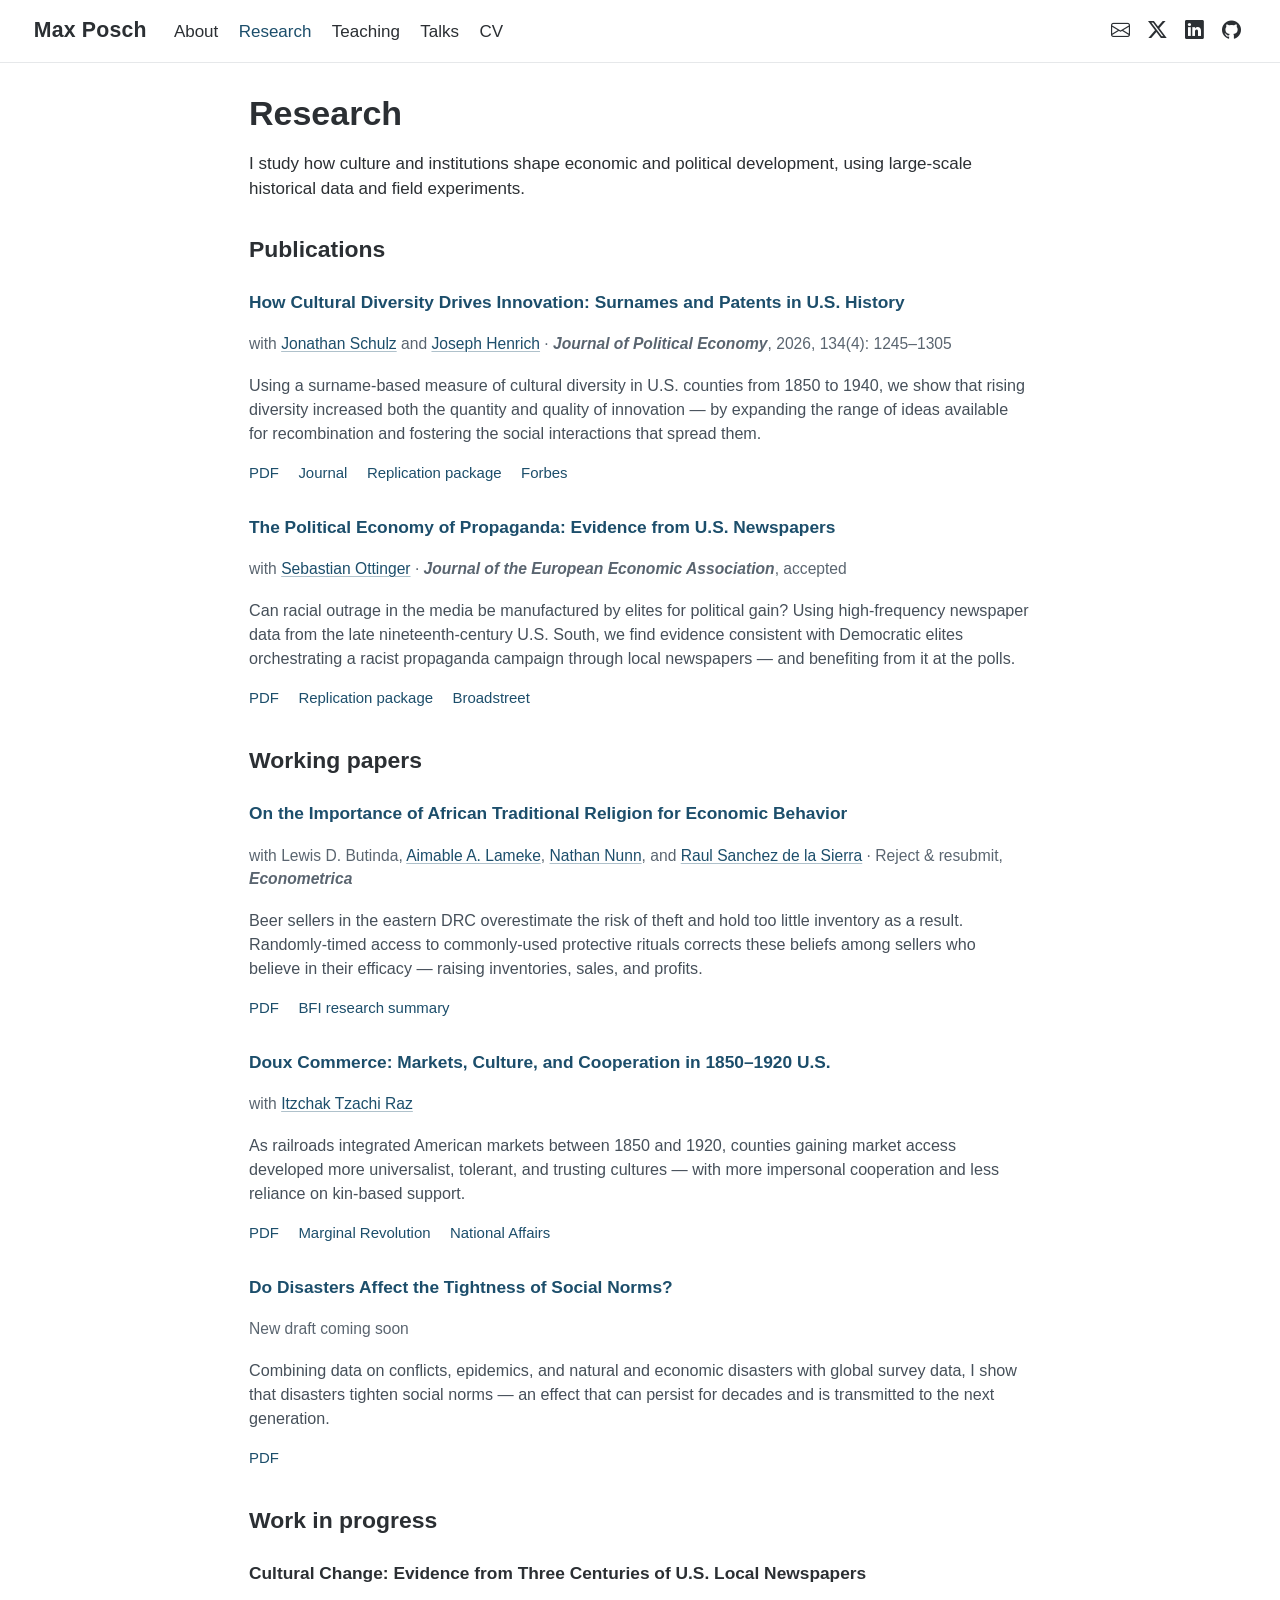
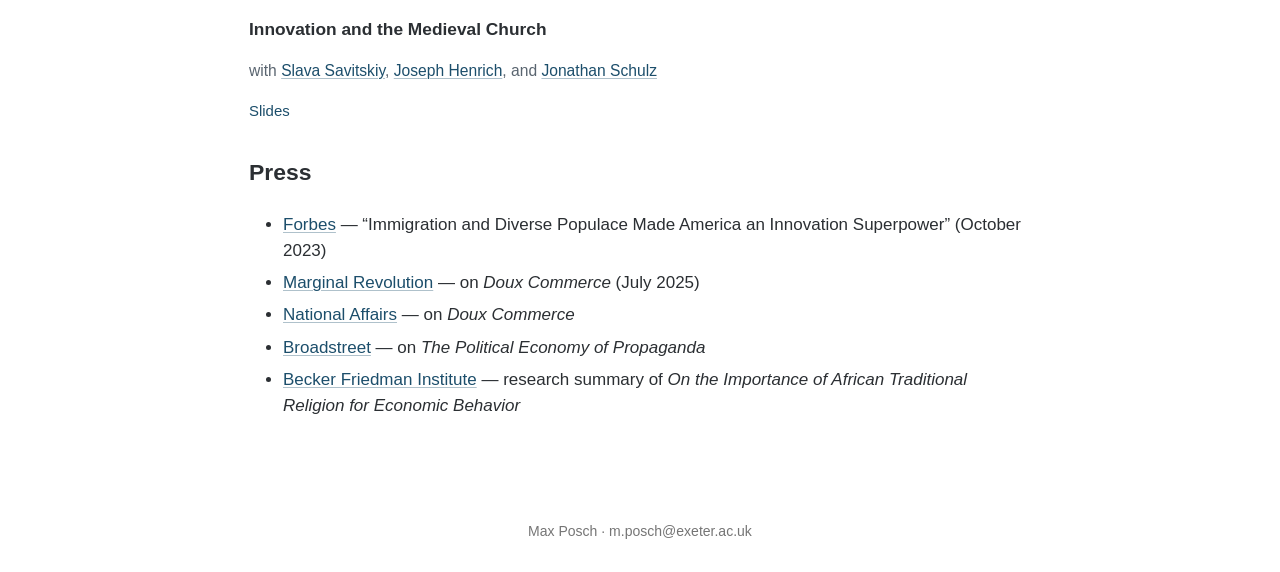
==== docs/research.html @ d7414bfb "Layout: wider grid, date-led news rows; talks: ASREC + months for 2022-24 Widen body to 1000px, reba" ====
<!DOCTYPE html>
<html xmlns="http://www.w3.org/1999/xhtml" lang="en" xml:lang="en"><head>

<meta charset="utf-8">
<meta name="generator" content="quarto-1.8.25">

<meta name="viewport" content="width=device-width, initial-scale=1.0, user-scalable=yes">


<title>Research – Max Posch</title>
<style>
code{white-space: pre-wrap;}
span.smallcaps{font-variant: small-caps;}
div.columns{display: flex; gap: min(4vw, 1.5em);}
div.column{flex: auto; overflow-x: auto;}
div.hanging-indent{margin-left: 1.5em; text-indent: -1.5em;}
ul.task-list{list-style: none;}
ul.task-list li input[type="checkbox"] {
  width: 0.8em;
  margin: 0 0.8em 0.2em -1em; /* quarto-specific, see https://github.com/quarto-dev/quarto-cli/issues/4556 */ 
  vertical-align: middle;
}
</style>


<script src="site_libs/quarto-nav/quarto-nav.js"></script>
<script src="site_libs/quarto-nav/headroom.min.js"></script>
<script src="site_libs/clipboard/clipboard.min.js"></script>
<script src="site_libs/quarto-html/quarto.js" type="module"></script>
<script src="site_libs/quarto-html/tabsets/tabsets.js" type="module"></script>
<script src="site_libs/quarto-html/axe/axe-check.js" type="module"></script>
<script src="site_libs/quarto-html/popper.min.js"></script>
<script src="site_libs/quarto-html/tippy.umd.min.js"></script>
<script src="site_libs/quarto-html/anchor.min.js"></script>
<link href="site_libs/quarto-html/tippy.css" rel="stylesheet">
<link href="site_libs/quarto-html/quarto-syntax-highlighting-7b89279ff1a6dce999919e0e67d4d9ec.css" rel="stylesheet" id="quarto-text-highlighting-styles">
<script src="site_libs/bootstrap/bootstrap.min.js"></script>
<link href="site_libs/bootstrap/bootstrap-icons.css" rel="stylesheet">
<link href="site_libs/bootstrap/bootstrap-f9f0851af99f858166fd445bed502a0a.min.css" rel="stylesheet" append-hash="true" id="quarto-bootstrap" data-mode="light">
<script id="quarto-search-options" type="application/json">{
  "language": {
    "search-no-results-text": "No results",
    "search-matching-documents-text": "matching documents",
    "search-copy-link-title": "Copy link to search",
    "search-hide-matches-text": "Hide additional matches",
    "search-more-match-text": "more match in this document",
    "search-more-matches-text": "more matches in this document",
    "search-clear-button-title": "Clear",
    "search-text-placeholder": "",
    "search-detached-cancel-button-title": "Cancel",
    "search-submit-button-title": "Submit",
    "search-label": "Search"
  }
}</script>


</head>

<body class="nav-fixed fullcontent quarto-light">

<div id="quarto-search-results"></div>
  <header id="quarto-header" class="headroom fixed-top">
    <nav class="navbar navbar-expand-lg " data-bs-theme="dark">
      <div class="navbar-container container-fluid">
      <div class="navbar-brand-container mx-auto">
    <a href="./index.html" class="navbar-brand navbar-brand-logo">
    </a>
    <a class="navbar-brand" href="./index.html">
    <span class="navbar-title">Max Posch</span>
    </a>
  </div>
          <button class="navbar-toggler" type="button" data-bs-toggle="collapse" data-bs-target="#navbarCollapse" aria-controls="navbarCollapse" role="menu" aria-expanded="false" aria-label="Toggle navigation" onclick="if (window.quartoToggleHeadroom) { window.quartoToggleHeadroom(); }">
  <span class="navbar-toggler-icon"></span>
</button>
          <div class="collapse navbar-collapse" id="navbarCollapse">
            <ul class="navbar-nav navbar-nav-scroll me-auto">
  <li class="nav-item">
    <a class="nav-link" href="./index.html"> 
<span class="menu-text">About</span></a>
  </li>  
  <li class="nav-item">
    <a class="nav-link active" href="./research.html" aria-current="page"> 
<span class="menu-text">Research</span></a>
  </li>  
  <li class="nav-item">
    <a class="nav-link" href="./teaching.html"> 
<span class="menu-text">Teaching</span></a>
  </li>  
  <li class="nav-item">
    <a class="nav-link" href="./talks.html"> 
<span class="menu-text">Talks</span></a>
  </li>  
  <li class="nav-item">
    <a class="nav-link" href="./files/CV-Max-Posch.pdf"> 
<span class="menu-text">CV</span></a>
  </li>  
</ul>
            <ul class="navbar-nav navbar-nav-scroll ms-auto">
  <li class="nav-item compact">
    <a class="nav-link" href="mailto:m.posch@exeter.ac.uk"> <i class="bi bi-envelope" role="img" aria-label="Email">
</i> 
<span class="menu-text"></span></a>
  </li>  
  <li class="nav-item compact">
    <a class="nav-link" href="https://twitter.com/MaxPosch"> <i class="bi bi-twitter-x" role="img" aria-label="X">
</i> 
<span class="menu-text"></span></a>
  </li>  
  <li class="nav-item compact">
    <a class="nav-link" href="https://www.linkedin.com/in/max-posch-3297a166"> <i class="bi bi-linkedin" role="img" aria-label="LinkedIn">
</i> 
<span class="menu-text"></span></a>
  </li>  
  <li class="nav-item compact">
    <a class="nav-link" href="https://github.com/mxwinkler"> <i class="bi bi-github" role="img" aria-label="GitHub">
</i> 
<span class="menu-text"></span></a>
  </li>  
</ul>
          </div> <!-- /navcollapse -->
            <div class="quarto-navbar-tools">
</div>
      </div> <!-- /container-fluid -->
    </nav>
</header>
<!-- content -->
<div id="quarto-content" class="quarto-container page-columns page-rows-contents page-layout-article page-navbar">
<!-- sidebar -->
<!-- margin-sidebar -->
    
<!-- main -->
<main class="content" id="quarto-document-content">

<header id="title-block-header" class="quarto-title-block default">
<div class="quarto-title">
<h1 class="title">Research</h1>
</div>



<div class="quarto-title-meta">

    
  
    
  </div>
  


</header>


<p>I study how culture and institutions shape economic and political development, using large-scale historical data and field experiments.</p>
<section id="publications" class="level2">
<h2 class="anchored" data-anchor-id="publications">Publications</h2>
<div class="paper">
<p><a href="https://www.journals.uchicago.edu/doi/10.1086/739323" class="paper-title">How Cultural Diversity Drives Innovation: Surnames and Patents in U.S. History</a></p>
<div class="paper-meta">
<p>with <a href="https://sites.google.com/site/jonathanfschulz/">Jonathan Schulz</a> and <a href="https://henrich.fas.harvard.edu">Joseph Henrich</a> · <span class="paper-venue">Journal of Political Economy</span>, 2026, 134(4): 1245–1305</p>
</div>
<div class="paper-summary">
<p>Using a surname-based measure of cultural diversity in U.S. counties from 1850 to 1940, we show that rising diversity increased both the quantity and quality of innovation — by expanding the range of ideas available for recombination and fostering the social interactions that spread them.</p>
</div>
<div class="paper-links">
<p><a href="files/Posch_Schulz_Henrich_Cultural_Diversity_Innovation.pdf">PDF</a> <a href="https://www.journals.uchicago.edu/doi/10.1086/739323">Journal</a> <a href="https://dataverse.harvard.edu/dataset.xhtml?persistentId=doi:10.7910/DVN/EXE7CK">Replication package</a> <a href="https://www.forbes.com/sites/stuartanderson/2023/10/18/immigration-and-diverse-populace-made-america-an-innovation-superpower/">Forbes</a></p>
</div>
</div>
<div class="paper">
<p><a href="files/Ottinger_Posch_PoliticalEconomyOfPropaganda_December_2025.pdf" class="paper-title">The Political Economy of Propaganda: Evidence from U.S. Newspapers</a></p>
<div class="paper-meta">
<p>with <a href="https://sites.google.com/view/sebastian-ottinger/">Sebastian Ottinger</a> · <span class="paper-venue">Journal of the European Economic Association</span>, accepted</p>
</div>
<div class="paper-summary">
<p>Can racial outrage in the media be manufactured by elites for political gain? Using high-frequency newspaper data from the late nineteenth-century U.S. South, we find evidence consistent with Democratic elites orchestrating a racist propaganda campaign through local newspapers — and benefiting from it at the polls.</p>
</div>
<div class="paper-links">
<p><a href="files/Ottinger_Posch_PoliticalEconomyOfPropaganda_December_2025.pdf">PDF</a> <a href="https://zenodo.org/records/21452316">Replication package</a> <a href="https://www.broadstreet.blog/p/bad-ngrams">Broadstreet</a></p>
</div>
</div>
</section>
<section id="working-papers" class="level2">
<h2 class="anchored" data-anchor-id="working-papers">Working papers</h2>
<div class="paper">
<p><a href="files/2023-11-21-Dunia-Butinda-Amani-Lameke-Nunn-Posch-Sanchez-de-la-Sierra-African-Traditional-Religion.pdf" class="paper-title">On the Importance of African Traditional Religion for Economic Behavior</a></p>
<div class="paper-meta">
<p>with Lewis D. Butinda, <a href="https://marakujakivuresearch.com/organization/">Aimable A. Lameke</a>, <a href="https://nathannunn.arts.ubc.ca">Nathan Nunn</a>, and <a href="https://raulsanchezdelasierra.com">Raul Sanchez de la Sierra</a> · Reject &amp; resubmit, <span class="paper-venue">Econometrica</span></p>
</div>
<div class="paper-summary">
<p>Beer sellers in the eastern DRC overestimate the risk of theft and hold too little inventory as a result. Randomly-timed access to commonly-used protective rituals corrects these beliefs among sellers who believe in their efficacy — raising inventories, sales, and profits.</p>
</div>
<div class="paper-links">
<p><a href="files/2023-11-21-Dunia-Butinda-Amani-Lameke-Nunn-Posch-Sanchez-de-la-Sierra-African-Traditional-Religion.pdf">PDF</a> <a href="https://bfi.uchicago.edu/insight/research-summary/on-the-importance-of-african-traditional-religion-for-economic-behavior/">BFI research summary</a></p>
</div>
</div>
<div class="paper">
<p><a href="files/Posch_Raz_Doux_Commerce.pdf" class="paper-title">Doux Commerce: Markets, Culture, and Cooperation in 1850–1920 U.S.</a></p>
<div class="paper-meta">
<p>with <a href="https://www.tzachiraz.com/">Itzchak Tzachi Raz</a></p>
</div>
<div class="paper-summary">
<p>As railroads integrated American markets between 1850 and 1920, counties gaining market access developed more universalist, tolerant, and trusting cultures — with more impersonal cooperation and less reliance on kin-based support.</p>
</div>
<div class="paper-links">
<p><a href="files/Posch_Raz_Doux_Commerce.pdf">PDF</a> <a href="https://marginalrevolution.com/marginalrevolution/2025/07/markets-culture-and-cooperation-in-1850-1920-u-s.html">Marginal Revolution</a> <a href="https://www.nationalaffairs.com/blog/detail/findings-a-daily-roundup/crossing-culture">National Affairs</a></p>
</div>
</div>
<div class="paper">
<p><a href="files/Winkler_jmp.pdf" class="paper-title">Do Disasters Affect the Tightness of Social Norms?</a></p>
<div class="paper-meta">
<p>New draft coming soon</p>
</div>
<div class="paper-summary">
<p>Combining data on conflicts, epidemics, and natural and economic disasters with global survey data, I show that disasters tighten social norms — an effect that can persist for decades and is transmitted to the next generation.</p>
</div>
<div class="paper-links">
<p><a href="files/Winkler_jmp.pdf">PDF</a></p>
</div>
</div>
</section>
<section id="work-in-progress" class="level2">
<h2 class="anchored" data-anchor-id="work-in-progress">Work in progress</h2>
<div class="paper">
<p><span class="paper-title">Cultural Change: Evidence from Three Centuries of U.S. Local Newspapers</span></p>
</div>
<div class="paper">
<p><span class="paper-title">Innovation and the Medieval Church</span></p>
<div class="paper-meta">
<p>with <a href="https://www.vsavitskiy.com">Slava Savitskiy</a>, <a href="https://henrich.fas.harvard.edu">Joseph Henrich</a>, and <a href="https://sites.google.com/site/jonathanfschulz/">Jonathan Schulz</a></p>
</div>
<div class="paper-links">
<p><a href="files/2024-05-23-slides-Savitskiy-Schulz-Posch-Henrich-Innovation-Church.pdf">Slides</a></p>
</div>
</div>
</section>
<section id="press" class="level2">
<h2 class="anchored" data-anchor-id="press">Press</h2>
<div class="press-list">
<ul>
<li><a href="https://www.forbes.com/sites/stuartanderson/2023/10/18/immigration-and-diverse-populace-made-america-an-innovation-superpower/">Forbes</a> — “Immigration and Diverse Populace Made America an Innovation Superpower” (October 2023)</li>
<li><a href="https://marginalrevolution.com/marginalrevolution/2025/07/markets-culture-and-cooperation-in-1850-1920-u-s.html">Marginal Revolution</a> — on <em>Doux Commerce</em> (July 2025)</li>
<li><a href="https://www.nationalaffairs.com/blog/detail/findings-a-daily-roundup/crossing-culture">National Affairs</a> — on <em>Doux Commerce</em></li>
<li><a href="https://www.broadstreet.blog/p/bad-ngrams">Broadstreet</a> — on <em>The Political Economy of Propaganda</em></li>
<li><a href="https://bfi.uchicago.edu/insight/research-summary/on-the-importance-of-african-traditional-religion-for-economic-behavior/">Becker Friedman Institute</a> — research summary of <em>On the Importance of African Traditional Religion for Economic Behavior</em></li>
</ul>
</div>


</section>

</main> <!-- /main -->
<script id="quarto-html-after-body" type="application/javascript">
  window.document.addEventListener("DOMContentLoaded", function (event) {
    const icon = "";
    const anchorJS = new window.AnchorJS();
    anchorJS.options = {
      placement: 'right',
      icon: icon
    };
    anchorJS.add('.anchored');
    const isCodeAnnotation = (el) => {
      for (const clz of el.classList) {
        if (clz.startsWith('code-annotation-')) {                     
          return true;
        }
      }
      return false;
    }
    const onCopySuccess = function(e) {
      // button target
      const button = e.trigger;
      // don't keep focus
      button.blur();
      // flash "checked"
      button.classList.add('code-copy-button-checked');
      var currentTitle = button.getAttribute("title");
      button.setAttribute("title", "Copied!");
      let tooltip;
      if (window.bootstrap) {
        button.setAttribute("data-bs-toggle", "tooltip");
        button.setAttribute("data-bs-placement", "left");
        button.setAttribute("data-bs-title", "Copied!");
        tooltip = new bootstrap.Tooltip(button, 
          { trigger: "manual", 
            customClass: "code-copy-button-tooltip",
            offset: [0, -8]});
        tooltip.show();    
      }
      setTimeout(function() {
        if (tooltip) {
          tooltip.hide();
          button.removeAttribute("data-bs-title");
          button.removeAttribute("data-bs-toggle");
          button.removeAttribute("data-bs-placement");
        }
        button.setAttribute("title", currentTitle);
        button.classList.remove('code-copy-button-checked');
      }, 1000);
      // clear code selection
      e.clearSelection();
    }
    const getTextToCopy = function(trigger) {
      const outerScaffold = trigger.parentElement.cloneNode(true);
      const codeEl = outerScaffold.querySelector('code');
      for (const childEl of codeEl.children) {
        if (isCodeAnnotation(childEl)) {
          childEl.remove();
        }
      }
      return codeEl.innerText;
    }
    const clipboard = new window.ClipboardJS('.code-copy-button:not([data-in-quarto-modal])', {
      text: getTextToCopy
    });
    clipboard.on('success', onCopySuccess);
    if (window.document.getElementById('quarto-embedded-source-code-modal')) {
      const clipboardModal = new window.ClipboardJS('.code-copy-button[data-in-quarto-modal]', {
        text: getTextToCopy,
        container: window.document.getElementById('quarto-embedded-source-code-modal')
      });
      clipboardModal.on('success', onCopySuccess);
    }
      var localhostRegex = new RegExp(/^(?:http|https):\/\/localhost\:?[0-9]*\//);
      var mailtoRegex = new RegExp(/^mailto:/);
        var filterRegex = new RegExp('/' + window.location.host + '/');
      var isInternal = (href) => {
          return filterRegex.test(href) || localhostRegex.test(href) || mailtoRegex.test(href);
      }
      // Inspect non-navigation links and adorn them if external
     var links = window.document.querySelectorAll('a[href]:not(.nav-link):not(.navbar-brand):not(.toc-action):not(.sidebar-link):not(.sidebar-item-toggle):not(.pagination-link):not(.no-external):not([aria-hidden]):not(.dropdown-item):not(.quarto-navigation-tool):not(.about-link)');
      for (var i=0; i<links.length; i++) {
        const link = links[i];
        if (!isInternal(link.href)) {
          // undo the damage that might have been done by quarto-nav.js in the case of
          // links that we want to consider external
          if (link.dataset.originalHref !== undefined) {
            link.href = link.dataset.originalHref;
          }
            // target, if specified
            link.setAttribute("target", "_blank");
            if (link.getAttribute("rel") === null) {
              link.setAttribute("rel", "noopener");
            }
        }
      }
    function tippyHover(el, contentFn, onTriggerFn, onUntriggerFn) {
      const config = {
        allowHTML: true,
        maxWidth: 500,
        delay: 100,
        arrow: false,
        appendTo: function(el) {
            return el.parentElement;
        },
        interactive: true,
        interactiveBorder: 10,
        theme: 'quarto',
        placement: 'bottom-start',
      };
      if (contentFn) {
        config.content = contentFn;
      }
      if (onTriggerFn) {
        config.onTrigger = onTriggerFn;
      }
      if (onUntriggerFn) {
        config.onUntrigger = onUntriggerFn;
      }
      window.tippy(el, config); 
    }
    const noterefs = window.document.querySelectorAll('a[role="doc-noteref"]');
    for (var i=0; i<noterefs.length; i++) {
      const ref = noterefs[i];
      tippyHover(ref, function() {
        // use id or data attribute instead here
        let href = ref.getAttribute('data-footnote-href') || ref.getAttribute('href');
        try { href = new URL(href).hash; } catch {}
        const id = href.replace(/^#\/?/, "");
        const note = window.document.getElementById(id);
        if (note) {
          return note.innerHTML;
        } else {
          return "";
        }
      });
    }
    const xrefs = window.document.querySelectorAll('a.quarto-xref');
    const processXRef = (id, note) => {
      // Strip column container classes
      const stripColumnClz = (el) => {
        el.classList.remove("page-full", "page-columns");
        if (el.children) {
          for (const child of el.children) {
            stripColumnClz(child);
          }
        }
      }
      stripColumnClz(note)
      if (id === null || id.startsWith('sec-')) {
        // Special case sections, only their first couple elements
        const container = document.createElement("div");
        if (note.children && note.children.length > 2) {
          container.appendChild(note.children[0].cloneNode(true));
          for (let i = 1; i < note.children.length; i++) {
            const child = note.children[i];
            if (child.tagName === "P" && child.innerText === "") {
              continue;
            } else {
              container.appendChild(child.cloneNode(true));
              break;
            }
          }
          if (window.Quarto?.typesetMath) {
            window.Quarto.typesetMath(container);
          }
          return container.innerHTML
        } else {
          if (window.Quarto?.typesetMath) {
            window.Quarto.typesetMath(note);
          }
          return note.innerHTML;
        }
      } else {
        // Remove any anchor links if they are present
        const anchorLink = note.querySelector('a.anchorjs-link');
        if (anchorLink) {
          anchorLink.remove();
        }
        if (window.Quarto?.typesetMath) {
          window.Quarto.typesetMath(note);
        }
        if (note.classList.contains("callout")) {
          return note.outerHTML;
        } else {
          return note.innerHTML;
        }
      }
    }
    for (var i=0; i<xrefs.length; i++) {
      const xref = xrefs[i];
      tippyHover(xref, undefined, function(instance) {
        instance.disable();
        let url = xref.getAttribute('href');
        let hash = undefined; 
        if (url.startsWith('#')) {
          hash = url;
        } else {
          try { hash = new URL(url).hash; } catch {}
        }
        if (hash) {
          const id = hash.replace(/^#\/?/, "");
          const note = window.document.getElementById(id);
          if (note !== null) {
            try {
              const html = processXRef(id, note.cloneNode(true));
              instance.setContent(html);
            } finally {
              instance.enable();
              instance.show();
            }
          } else {
            // See if we can fetch this
            fetch(url.split('#')[0])
            .then(res => res.text())
            .then(html => {
              const parser = new DOMParser();
              const htmlDoc = parser.parseFromString(html, "text/html");
              const note = htmlDoc.getElementById(id);
              if (note !== null) {
                const html = processXRef(id, note);
                instance.setContent(html);
              } 
            }).finally(() => {
              instance.enable();
              instance.show();
            });
          }
        } else {
          // See if we can fetch a full url (with no hash to target)
          // This is a special case and we should probably do some content thinning / targeting
          fetch(url)
          .then(res => res.text())
          .then(html => {
            const parser = new DOMParser();
            const htmlDoc = parser.parseFromString(html, "text/html");
            const note = htmlDoc.querySelector('main.content');
            if (note !== null) {
              // This should only happen for chapter cross references
              // (since there is no id in the URL)
              // remove the first header
              if (note.children.length > 0 && note.children[0].tagName === "HEADER") {
                note.children[0].remove();
              }
              const html = processXRef(null, note);
              instance.setContent(html);
            } 
          }).finally(() => {
            instance.enable();
            instance.show();
          });
        }
      }, function(instance) {
      });
    }
        let selectedAnnoteEl;
        const selectorForAnnotation = ( cell, annotation) => {
          let cellAttr = 'data-code-cell="' + cell + '"';
          let lineAttr = 'data-code-annotation="' +  annotation + '"';
          const selector = 'span[' + cellAttr + '][' + lineAttr + ']';
          return selector;
        }
        const selectCodeLines = (annoteEl) => {
          const doc = window.document;
          const targetCell = annoteEl.getAttribute("data-target-cell");
          const targetAnnotation = annoteEl.getAttribute("data-target-annotation");
          const annoteSpan = window.document.querySelector(selectorForAnnotation(targetCell, targetAnnotation));
          const lines = annoteSpan.getAttribute("data-code-lines").split(",");
          const lineIds = lines.map((line) => {
            return targetCell + "-" + line;
          })
          let top = null;
          let height = null;
          let parent = null;
          if (lineIds.length > 0) {
              //compute the position of the single el (top and bottom and make a div)
              const el = window.document.getElementById(lineIds[0]);
              top = el.offsetTop;
              height = el.offsetHeight;
              parent = el.parentElement.parentElement;
            if (lineIds.length > 1) {
              const lastEl = window.document.getElementById(lineIds[lineIds.length - 1]);
              const bottom = lastEl.offsetTop + lastEl.offsetHeight;
              height = bottom - top;
            }
            if (top !== null && height !== null && parent !== null) {
              // cook up a div (if necessary) and position it 
              let div = window.document.getElementById("code-annotation-line-highlight");
              if (div === null) {
                div = window.document.createElement("div");
                div.setAttribute("id", "code-annotation-line-highlight");
                div.style.position = 'absolute';
                parent.appendChild(div);
              }
              div.style.top = top - 2 + "px";
              div.style.height = height + 4 + "px";
              div.style.left = 0;
              let gutterDiv = window.document.getElementById("code-annotation-line-highlight-gutter");
              if (gutterDiv === null) {
                gutterDiv = window.document.createElement("div");
                gutterDiv.setAttribute("id", "code-annotation-line-highlight-gutter");
                gutterDiv.style.position = 'absolute';
                const codeCell = window.document.getElementById(targetCell);
                const gutter = codeCell.querySelector('.code-annotation-gutter');
                gutter.appendChild(gutterDiv);
              }
              gutterDiv.style.top = top - 2 + "px";
              gutterDiv.style.height = height + 4 + "px";
            }
            selectedAnnoteEl = annoteEl;
          }
        };
        const unselectCodeLines = () => {
          const elementsIds = ["code-annotation-line-highlight", "code-annotation-line-highlight-gutter"];
          elementsIds.forEach((elId) => {
            const div = window.document.getElementById(elId);
            if (div) {
              div.remove();
            }
          });
          selectedAnnoteEl = undefined;
        };
          // Handle positioning of the toggle
      window.addEventListener(
        "resize",
        throttle(() => {
          elRect = undefined;
          if (selectedAnnoteEl) {
            selectCodeLines(selectedAnnoteEl);
          }
        }, 10)
      );
      function throttle(fn, ms) {
      let throttle = false;
      let timer;
        return (...args) => {
          if(!throttle) { // first call gets through
              fn.apply(this, args);
              throttle = true;
          } else { // all the others get throttled
              if(timer) clearTimeout(timer); // cancel #2
              timer = setTimeout(() => {
                fn.apply(this, args);
                timer = throttle = false;
              }, ms);
          }
        };
      }
        // Attach click handler to the DT
        const annoteDls = window.document.querySelectorAll('dt[data-target-cell]');
        for (const annoteDlNode of annoteDls) {
          annoteDlNode.addEventListener('click', (event) => {
            const clickedEl = event.target;
            if (clickedEl !== selectedAnnoteEl) {
              unselectCodeLines();
              const activeEl = window.document.querySelector('dt[data-target-cell].code-annotation-active');
              if (activeEl) {
                activeEl.classList.remove('code-annotation-active');
              }
              selectCodeLines(clickedEl);
              clickedEl.classList.add('code-annotation-active');
            } else {
              // Unselect the line
              unselectCodeLines();
              clickedEl.classList.remove('code-annotation-active');
            }
          });
        }
    const findCites = (el) => {
      const parentEl = el.parentElement;
      if (parentEl) {
        const cites = parentEl.dataset.cites;
        if (cites) {
          return {
            el,
            cites: cites.split(' ')
          };
        } else {
          return findCites(el.parentElement)
        }
      } else {
        return undefined;
      }
    };
    var bibliorefs = window.document.querySelectorAll('a[role="doc-biblioref"]');
    for (var i=0; i<bibliorefs.length; i++) {
      const ref = bibliorefs[i];
      const citeInfo = findCites(ref);
      if (citeInfo) {
        tippyHover(citeInfo.el, function() {
          var popup = window.document.createElement('div');
          citeInfo.cites.forEach(function(cite) {
            var citeDiv = window.document.createElement('div');
            citeDiv.classList.add('hanging-indent');
            citeDiv.classList.add('csl-entry');
            var biblioDiv = window.document.getElementById('ref-' + cite);
            if (biblioDiv) {
              citeDiv.innerHTML = biblioDiv.innerHTML;
            }
            popup.appendChild(citeDiv);
          });
          return popup.innerHTML;
        });
      }
    }
  });
  </script>
</div> <!-- /content -->
<footer class="footer">
  <div class="nav-footer">
    <div class="nav-footer-left">
      &nbsp;
    </div>   
    <div class="nav-footer-center">
<p>Max Posch · m.posch@exeter.ac.uk</p>
</div>
    <div class="nav-footer-right">
      &nbsp;
    </div>
  </div>
</footer>




</body></html>
---- docs/site_libs/quarto-html/tippy.css ----
.tippy-box[data-animation=fade][data-state=hidden]{opacity:0}[data-tippy-root]{max-width:calc(100vw - 10px)}.tippy-box{position:relative;background-color:#333;color:#fff;border-radius:4px;font-size:14px;line-height:1.4;white-space:normal;outline:0;transition-property:transform,visibility,opacity}.tippy-box[data-placement^=top]>.tippy-arrow{bottom:0}.tippy-box[data-placement^=top]>.tippy-arrow:before{bottom:-7px;left:0;border-width:8px 8px 0;border-top-color:initial;transform-origin:center top}.tippy-box[data-placement^=bottom]>.tippy-arrow{top:0}.tippy-box[data-placement^=bottom]>.tippy-arrow:before{top:-7px;left:0;border-width:0 8px 8px;border-bottom-color:initial;transform-origin:center bottom}.tippy-box[data-placement^=left]>.tippy-arrow{right:0}.tippy-box[data-placement^=left]>.tippy-arrow:before{border-width:8px 0 8px 8px;border-left-color:initial;right:-7px;transform-origin:center left}.tippy-box[data-placement^=right]>.tippy-arrow{left:0}.tippy-box[data-placement^=right]>.tippy-arrow:before{left:-7px;border-width:8px 8px 8px 0;border-right-color:initial;transform-origin:center right}.tippy-box[data-inertia][data-state=visible]{transition-timing-function:cubic-bezier(.54,1.5,.38,1.11)}.tippy-arrow{width:16px;height:16px;color:#333}.tippy-arrow:before{content:"";position:absolute;border-color:transparent;border-style:solid}.tippy-content{position:relative;padding:5px 9px;z-index:1}
---- docs/site_libs/quarto-html/quarto-syntax-highlighting-7b89279ff1a6dce999919e0e67d4d9ec.css ----
/* quarto syntax highlight colors */
:root {
  --quarto-hl-ot-color: #003B4F;
  --quarto-hl-at-color: #657422;
  --quarto-hl-ss-color: #20794D;
  --quarto-hl-an-color: #5E5E5E;
  --quarto-hl-fu-color: #4758AB;
  --quarto-hl-st-color: #20794D;
  --quarto-hl-cf-color: #003B4F;
  --quarto-hl-op-color: #5E5E5E;
  --quarto-hl-er-color: #AD0000;
  --quarto-hl-bn-color: #AD0000;
  --quarto-hl-al-color: #AD0000;
  --quarto-hl-va-color: #111111;
  --quarto-hl-bu-color: inherit;
  --quarto-hl-ex-color: inherit;
  --quarto-hl-pp-color: #AD0000;
  --quarto-hl-in-color: #5E5E5E;
  --quarto-hl-vs-color: #20794D;
  --quarto-hl-wa-color: #5E5E5E;
  --quarto-hl-do-color: #5E5E5E;
  --quarto-hl-im-color: #00769E;
  --quarto-hl-ch-color: #20794D;
  --quarto-hl-dt-color: #AD0000;
  --quarto-hl-fl-color: #AD0000;
  --quarto-hl-co-color: #5E5E5E;
  --quarto-hl-cv-color: #5E5E5E;
  --quarto-hl-cn-color: #8f5902;
  --quarto-hl-sc-color: #5E5E5E;
  --quarto-hl-dv-color: #AD0000;
  --quarto-hl-kw-color: #003B4F;
}

/* other quarto variables */
:root {
  --quarto-font-monospace: SFMono-Regular, Menlo, Monaco, Consolas, "Liberation Mono", "Courier New", monospace;
}

/* syntax highlight based on Pandoc's rules */
pre > code.sourceCode > span {
  color: #003B4F;
}

code.sourceCode > span {
  color: #003B4F;
}

div.sourceCode,
div.sourceCode pre.sourceCode {
  color: #003B4F;
}

/* Normal */
code span {
  color: #003B4F;
}

/* Alert */
code span.al {
  color: #AD0000;
  font-style: inherit;
}

/* Annotation */
code span.an {
  color: #5E5E5E;
  font-style: inherit;
}

/* Attribute */
code span.at {
  color: #657422;
  font-style: inherit;
}

/* BaseN */
code span.bn {
  color: #AD0000;
  font-style: inherit;
}

/* BuiltIn */
code span.bu {
  font-style: inherit;
}

/* ControlFlow */
code span.cf {
  color: #003B4F;
  font-weight: bold;
  font-style: inherit;
}

/* Char */
code span.ch {
  color: #20794D;
  font-style: inherit;
}

/* Constant */
code span.cn {
  color: #8f5902;
  font-style: inherit;
}

/* Comment */
code span.co {
  color: #5E5E5E;
  font-style: inherit;
}

/* CommentVar */
code span.cv {
  color: #5E5E5E;
  font-style: italic;
}

/* Documentation */
code span.do {
  color: #5E5E5E;
  font-style: italic;
}

/* DataType */
code span.dt {
  color: #AD0000;
  font-style: inherit;
}

/* DecVal */
code span.dv {
  color: #AD0000;
  font-style: inherit;
}

/* Error */
code span.er {
  color: #AD0000;
  font-style: inherit;
}

/* Extension */
code span.ex {
  font-style: inherit;
}

/* Float */
code span.fl {
  color: #AD0000;
  font-style: inherit;
}

/* Function */
code span.fu {
  color: #4758AB;
  font-style: inherit;
}

/* Import */
code span.im {
  color: #00769E;
  font-style: inherit;
}

/* Information */
code span.in {
  color: #5E5E5E;
  font-style: inherit;
}

/* Keyword */
code span.kw {
  color: #003B4F;
  font-weight: bold;
  font-style: inherit;
}

/* Operator */
code span.op {
  color: #5E5E5E;
  font-style: inherit;
}

/* Other */
code span.ot {
  color: #003B4F;
  font-style: inherit;
}

/* Preprocessor */
code span.pp {
  color: #AD0000;
  font-style: inherit;
}

/* SpecialChar */
code span.sc {
  color: #5E5E5E;
  font-style: inherit;
}

/* SpecialString */
code span.ss {
  color: #20794D;
  font-style: inherit;
}

/* String */
code span.st {
  color: #20794D;
  font-style: inherit;
}

/* Variable */
code span.va {
  color: #111111;
  font-style: inherit;
}

/* VerbatimString */
code span.vs {
  color: #20794D;
  font-style: inherit;
}

/* Warning */
code span.wa {
  color: #5E5E5E;
  font-style: italic;
}

.prevent-inlining {
  content: "</";
}

/*# sourceMappingURL=3944bc705cfaf4c80e56f77c5205168a.css.map */
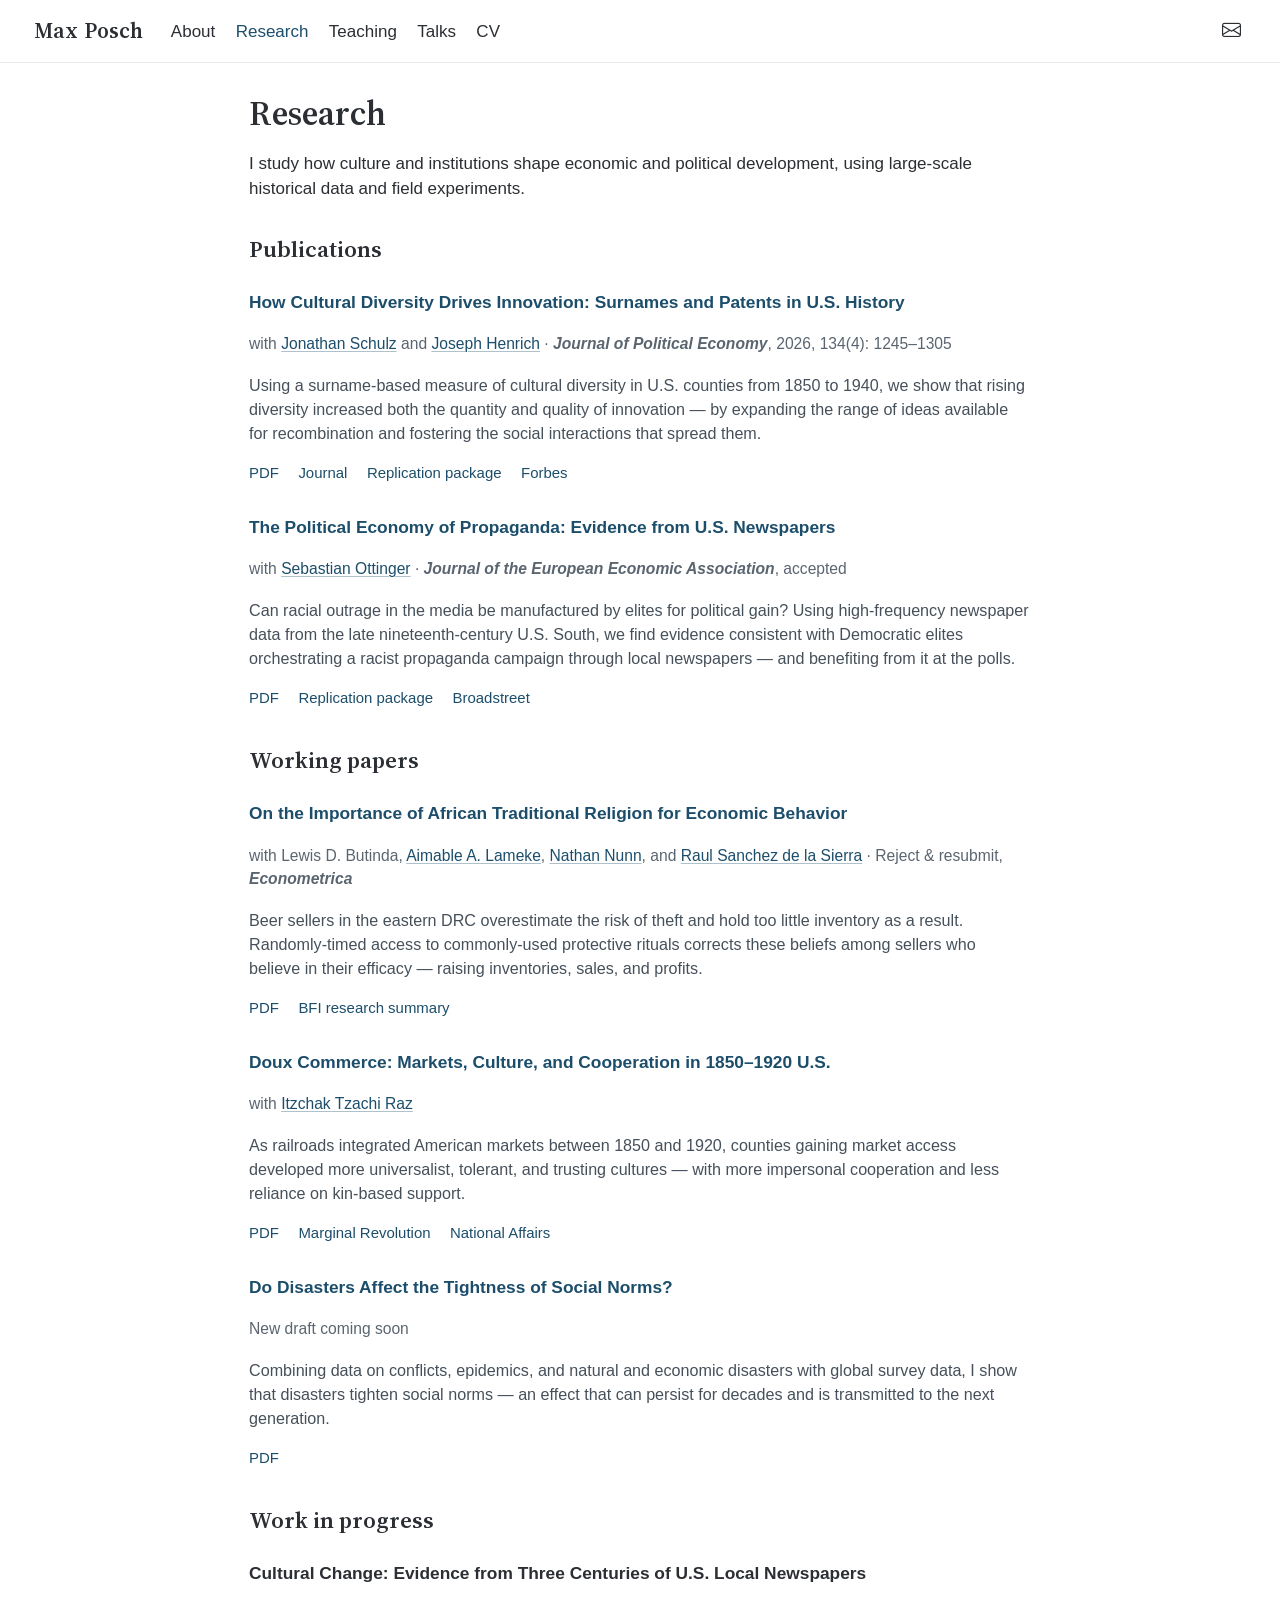
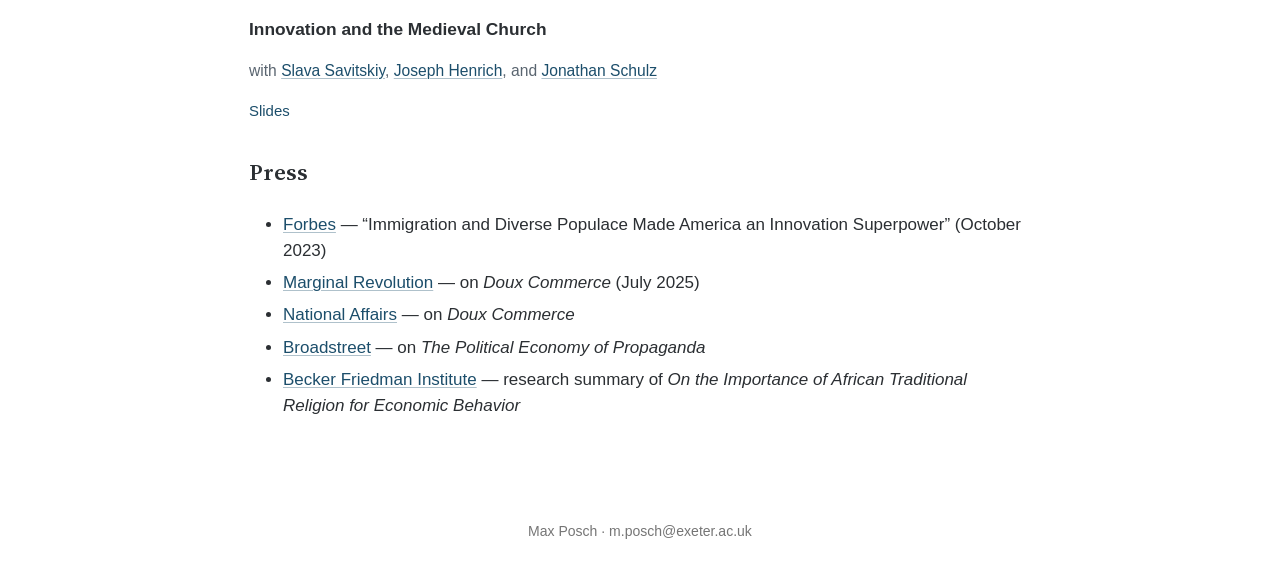
==== commit a1c80e55: "Serif headings (self-hosted Source Serif 4), quiet navbar, sticky photo column; precise dates for up" ====
--- a/docs/research.html
+++ b/docs/research.html
@@ -36,7 +36,7 @@
 <link href="site_libs/quarto-html/quarto-syntax-highlighting-7b89279ff1a6dce999919e0e67d4d9ec.css" rel="stylesheet" id="quarto-text-highlighting-styles">
 <script src="site_libs/bootstrap/bootstrap.min.js"></script>
 <link href="site_libs/bootstrap/bootstrap-icons.css" rel="stylesheet">
-<link href="site_libs/bootstrap/bootstrap-f9f0851af99f858166fd445bed502a0a.min.css" rel="stylesheet" append-hash="true" id="quarto-bootstrap" data-mode="light">
+<link href="site_libs/bootstrap/bootstrap-538647300d9f4e504bf9aa2a6ac18a5f.min.css" rel="stylesheet" append-hash="true" id="quarto-bootstrap" data-mode="light">
 <script id="quarto-search-options" type="application/json">{
   "language": {
     "search-no-results-text": "No results",
@@ -101,21 +101,6 @@
 </i> 
 <span class="menu-text"></span></a>
   </li>  
-  <li class="nav-item compact">
-    <a class="nav-link" href="https://twitter.com/MaxPosch"> <i class="bi bi-twitter-x" role="img" aria-label="X">
-</i> 
-<span class="menu-text"></span></a>
-  </li>  
-  <li class="nav-item compact">
-    <a class="nav-link" href="https://www.linkedin.com/in/max-posch-3297a166"> <i class="bi bi-linkedin" role="img" aria-label="LinkedIn">
-</i> 
-<span class="menu-text"></span></a>
-  </li>  
-  <li class="nav-item compact">
-    <a class="nav-link" href="https://github.com/mxwinkler"> <i class="bi bi-github" role="img" aria-label="GitHub">
-</i> 
-<span class="menu-text"></span></a>
-  </li>  
 </ul>
           </div> <!-- /navcollapse -->
             <div class="quarto-navbar-tools">
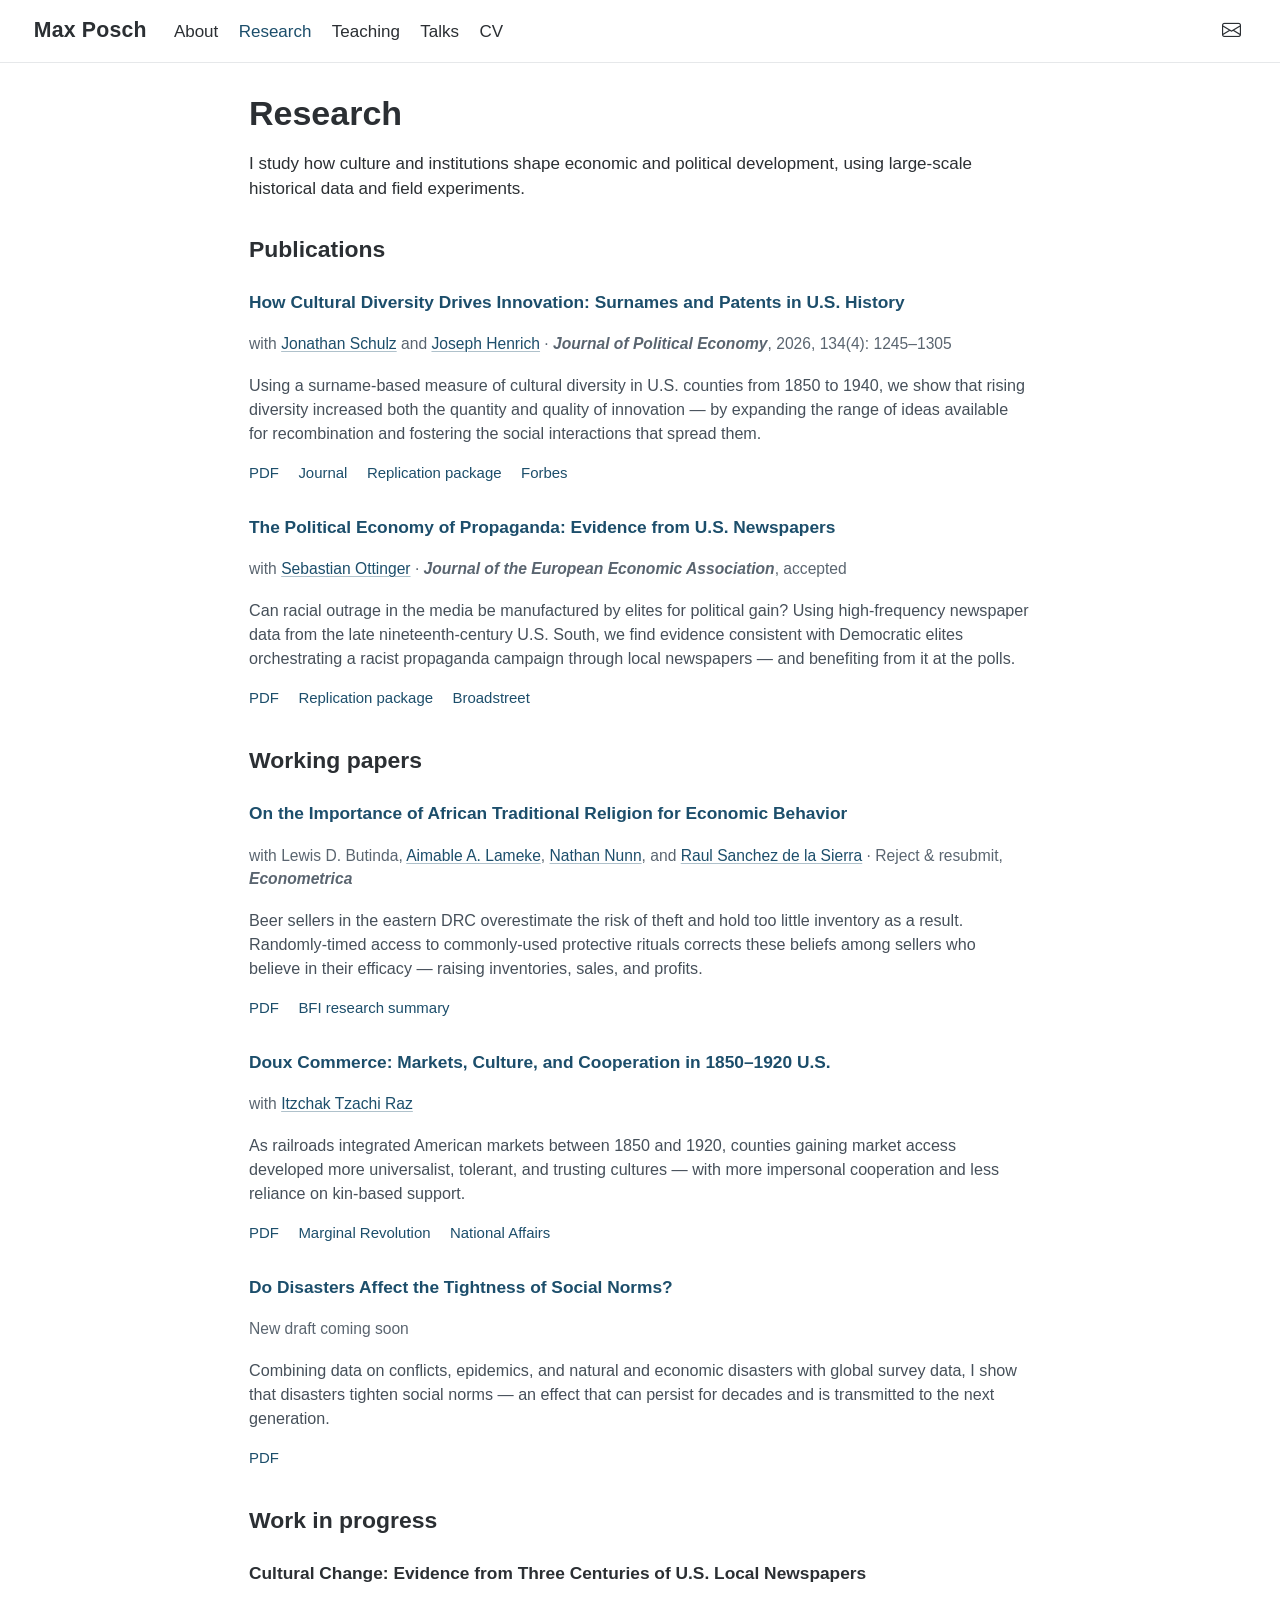
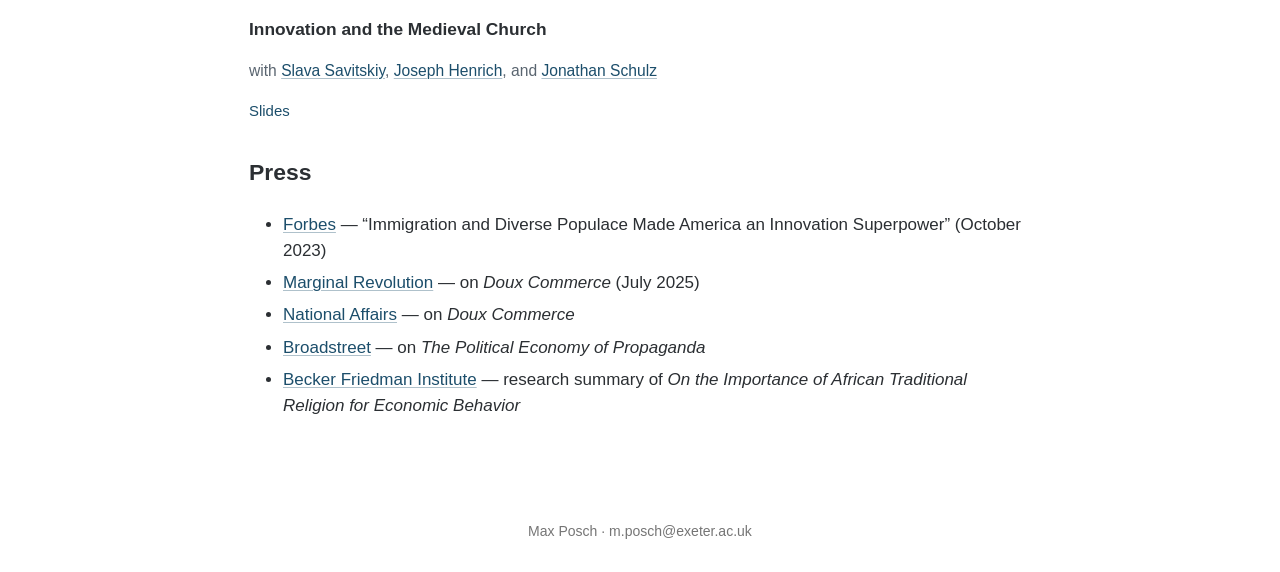
==== commit 0a755e2e: "Revert serif headings back to system sans Co-Authored-By: Claude Fable 5 <noreply@anthropic.com>" ====
--- a/docs/research.html
+++ b/docs/research.html
@@ -36,7 +36,7 @@
 <link href="site_libs/quarto-html/quarto-syntax-highlighting-7b89279ff1a6dce999919e0e67d4d9ec.css" rel="stylesheet" id="quarto-text-highlighting-styles">
 <script src="site_libs/bootstrap/bootstrap.min.js"></script>
 <link href="site_libs/bootstrap/bootstrap-icons.css" rel="stylesheet">
-<link href="site_libs/bootstrap/bootstrap-538647300d9f4e504bf9aa2a6ac18a5f.min.css" rel="stylesheet" append-hash="true" id="quarto-bootstrap" data-mode="light">
+<link href="site_libs/bootstrap/bootstrap-497ad4a2ab3deb744a4919f56f2350da.min.css" rel="stylesheet" append-hash="true" id="quarto-bootstrap" data-mode="light">
 <script id="quarto-search-options" type="application/json">{
   "language": {
     "search-no-results-text": "No results",
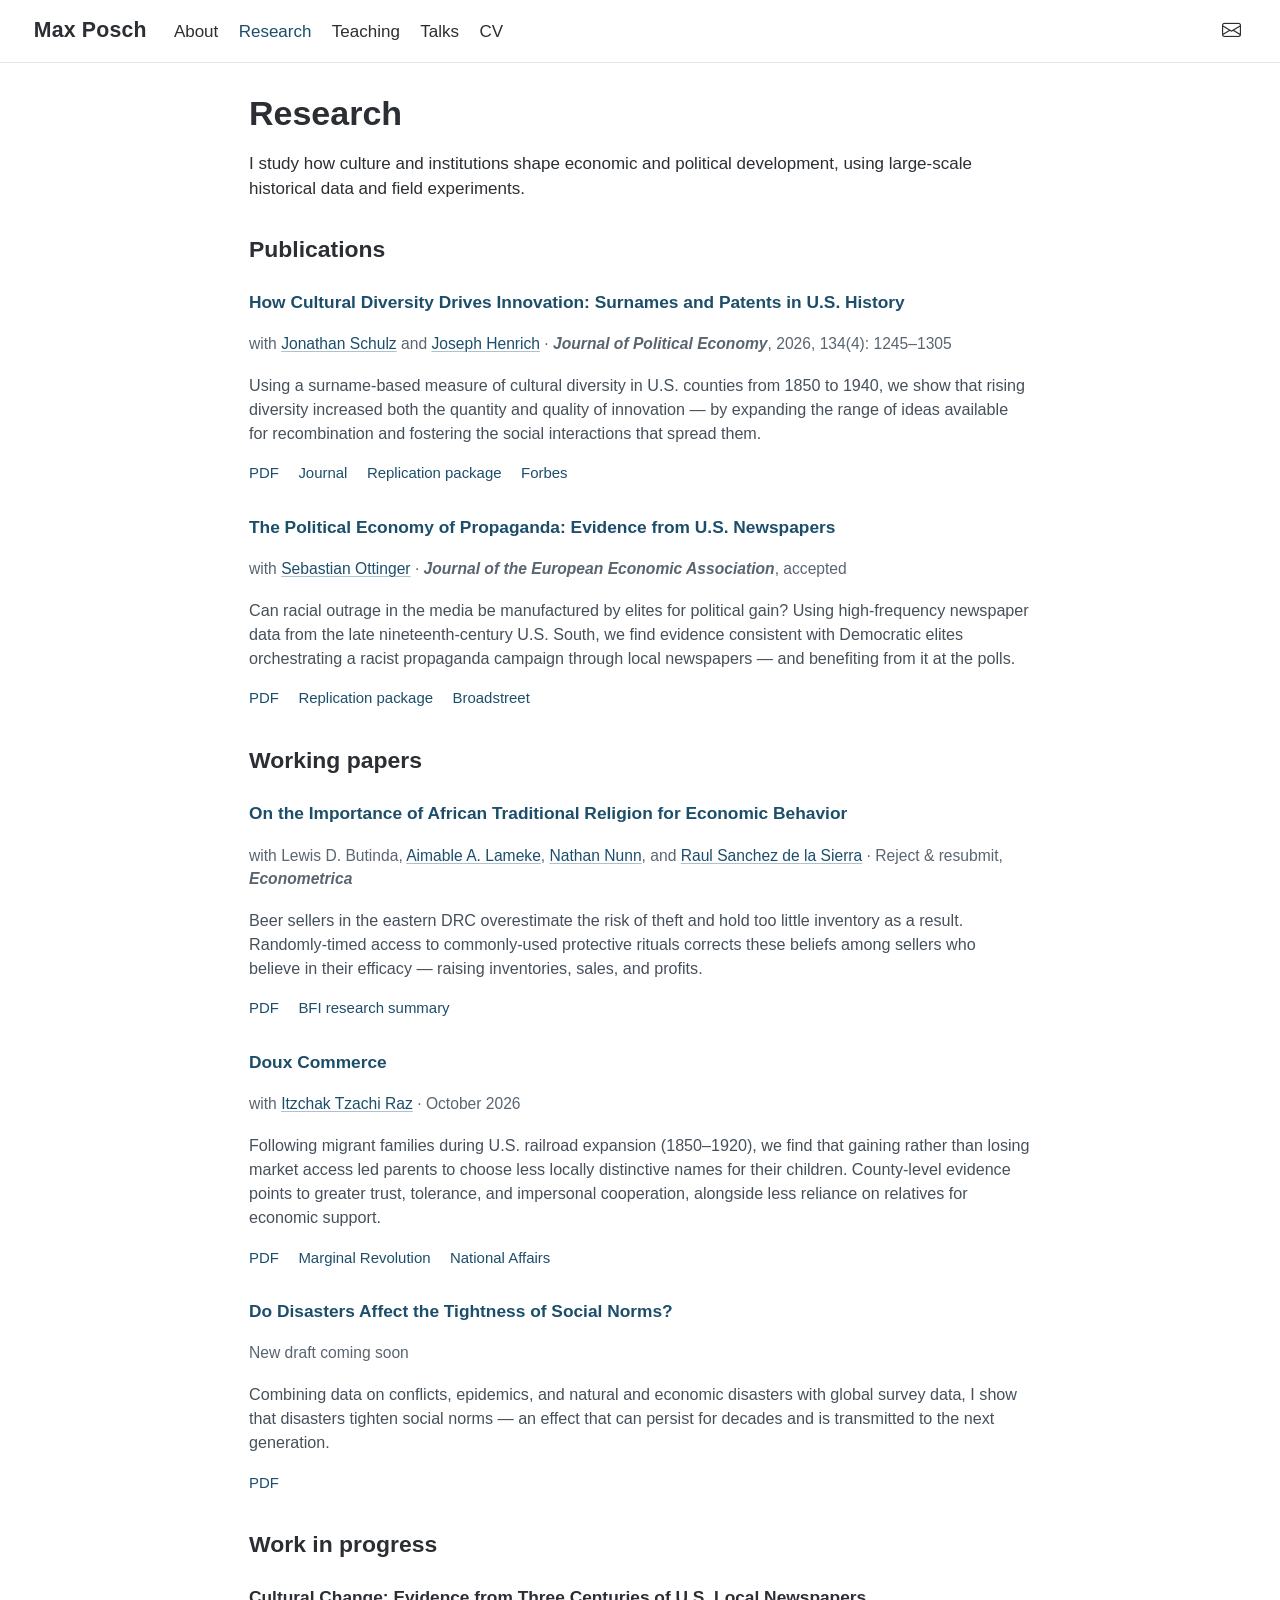
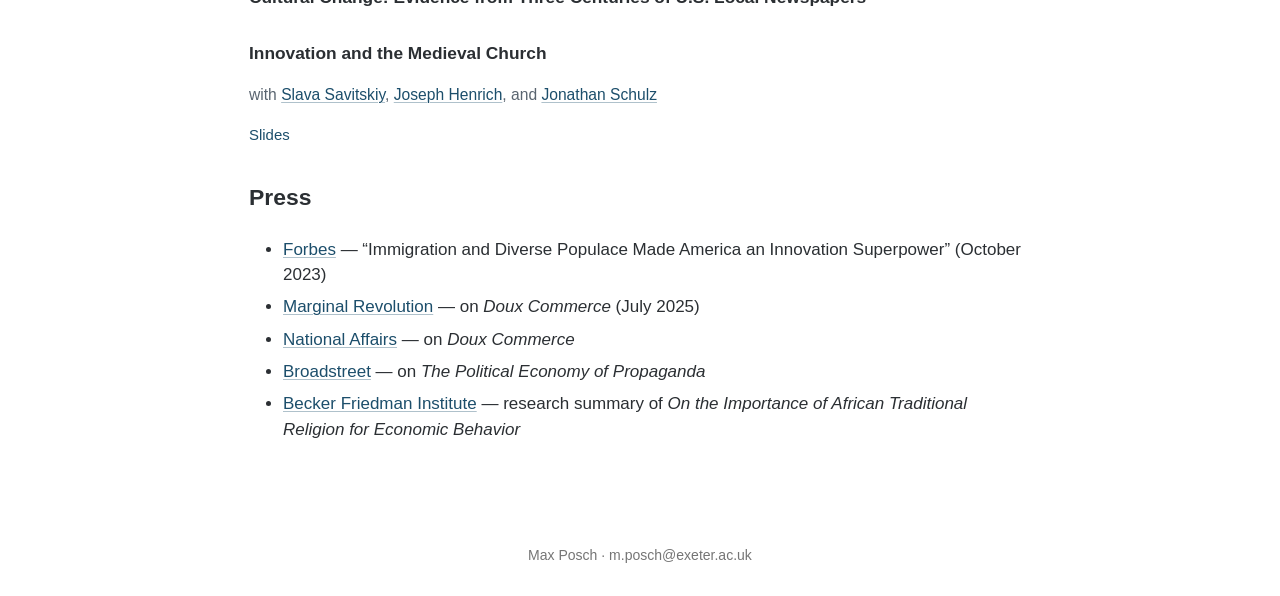
==== commit eb3c3281: "Publish October 2026 revision of Doux Commerce" ====
--- a/docs/research.html
+++ b/docs/research.html
@@ -36,7 +36,7 @@
 <link href="site_libs/quarto-html/quarto-syntax-highlighting-7b89279ff1a6dce999919e0e67d4d9ec.css" rel="stylesheet" id="quarto-text-highlighting-styles">
 <script src="site_libs/bootstrap/bootstrap.min.js"></script>
 <link href="site_libs/bootstrap/bootstrap-icons.css" rel="stylesheet">
-<link href="site_libs/bootstrap/bootstrap-497ad4a2ab3deb744a4919f56f2350da.min.css" rel="stylesheet" append-hash="true" id="quarto-bootstrap" data-mode="light">
+<link href="site_libs/bootstrap/bootstrap-dfa53d4c7929cd5eeee5449d216fe25d.min.css" rel="stylesheet" append-hash="true" id="quarto-bootstrap" data-mode="light">
 <script id="quarto-search-options" type="application/json">{
   "language": {
     "search-no-results-text": "No results",
@@ -91,7 +91,7 @@
 <span class="menu-text">Talks</span></a>
   </li>  
   <li class="nav-item">
-    <a class="nav-link" href="./files/CV-Max-Posch.pdf"> 
+    <a class="nav-link" href="./files/CV-Max-Posch.pdf" target="_blank"> 
 <span class="menu-text">CV</span></a>
   </li>  
 </ul>
@@ -166,7 +166,7 @@
 <section id="working-papers" class="level2">
 <h2 class="anchored" data-anchor-id="working-papers">Working papers</h2>
 <div class="paper">
-<p><a href="files/2023-11-21-Dunia-Butinda-Amani-Lameke-Nunn-Posch-Sanchez-de-la-Sierra-African-Traditional-Religion.pdf" class="paper-title">On the Importance of African Traditional Religion for Economic Behavior</a></p>
+<p><a href="files/Butinda_Lameke_Nunn_Posch_SanchezDeLaSierra_African_Traditional_Religion.pdf" class="paper-title">On the Importance of African Traditional Religion for Economic Behavior</a></p>
 <div class="paper-meta">
 <p>with Lewis D. Butinda, <a href="https://marakujakivuresearch.com/organization/">Aimable A. Lameke</a>, <a href="https://nathannunn.arts.ubc.ca">Nathan Nunn</a>, and <a href="https://raulsanchezdelasierra.com">Raul Sanchez de la Sierra</a> · Reject &amp; resubmit, <span class="paper-venue">Econometrica</span></p>
 </div>
@@ -174,16 +174,16 @@
 <p>Beer sellers in the eastern DRC overestimate the risk of theft and hold too little inventory as a result. Randomly-timed access to commonly-used protective rituals corrects these beliefs among sellers who believe in their efficacy — raising inventories, sales, and profits.</p>
 </div>
 <div class="paper-links">
-<p><a href="files/2023-11-21-Dunia-Butinda-Amani-Lameke-Nunn-Posch-Sanchez-de-la-Sierra-African-Traditional-Religion.pdf">PDF</a> <a href="https://bfi.uchicago.edu/insight/research-summary/on-the-importance-of-african-traditional-religion-for-economic-behavior/">BFI research summary</a></p>
+<p><a href="files/Butinda_Lameke_Nunn_Posch_SanchezDeLaSierra_African_Traditional_Religion.pdf">PDF</a> <a href="https://bfi.uchicago.edu/insight/research-summary/on-the-importance-of-african-traditional-religion-for-economic-behavior/">BFI research summary</a></p>
 </div>
 </div>
 <div class="paper">
-<p><a href="files/Posch_Raz_Doux_Commerce.pdf" class="paper-title">Doux Commerce: Markets, Culture, and Cooperation in 1850–1920 U.S.</a></p>
+<p><a href="files/Posch_Raz_Doux_Commerce.pdf" class="paper-title">Doux Commerce</a></p>
 <div class="paper-meta">
-<p>with <a href="https://www.tzachiraz.com/">Itzchak Tzachi Raz</a></p>
+<p>with <a href="https://www.tzachiraz.com/">Itzchak Tzachi Raz</a> · October 2026</p>
 </div>
 <div class="paper-summary">
-<p>As railroads integrated American markets between 1850 and 1920, counties gaining market access developed more universalist, tolerant, and trusting cultures — with more impersonal cooperation and less reliance on kin-based support.</p>
+<p>Following migrant families during U.S. railroad expansion (1850–1920), we find that gaining rather than losing market access led parents to choose less locally distinctive names for their children. County-level evidence points to greater trust, tolerance, and impersonal cooperation, alongside less reliance on relatives for economic support.</p>
 </div>
 <div class="paper-links">
 <p><a href="files/Posch_Raz_Doux_Commerce.pdf">PDF</a> <a href="https://marginalrevolution.com/marginalrevolution/2025/07/markets-culture-and-cooperation-in-1850-1920-u-s.html">Marginal Revolution</a> <a href="https://www.nationalaffairs.com/blog/detail/findings-a-daily-roundup/crossing-culture">National Affairs</a></p>
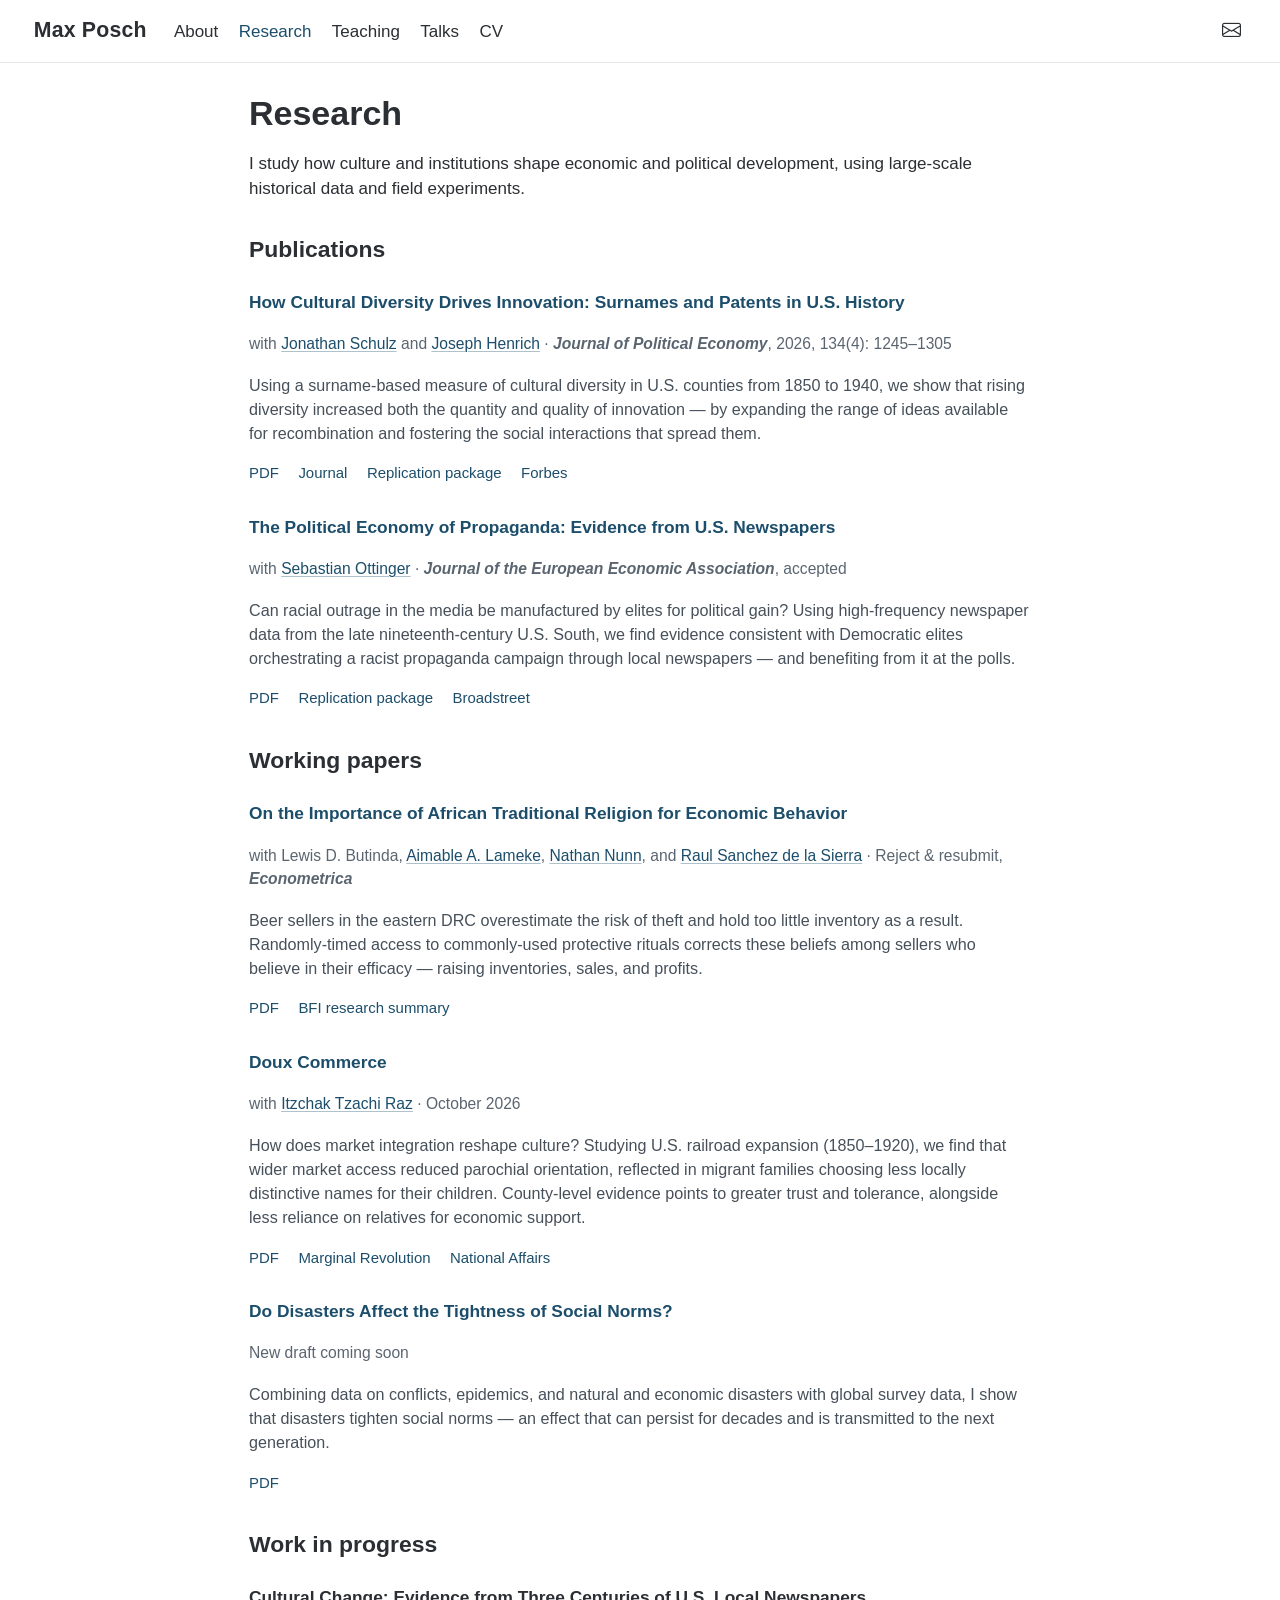
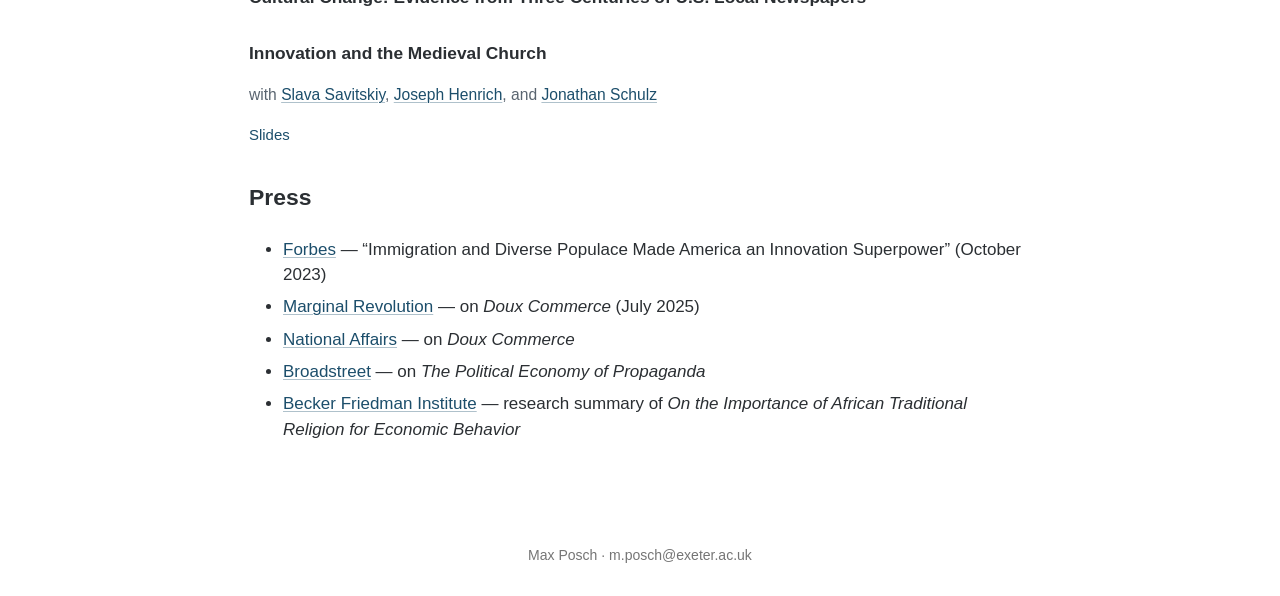
==== commit 0fb94ac6: "Refocus Doux Commerce descriptions on cultural change" ====
--- a/docs/research.html
+++ b/docs/research.html
@@ -183,7 +183,7 @@
 <p>with <a href="https://www.tzachiraz.com/">Itzchak Tzachi Raz</a> · October 2026</p>
 </div>
 <div class="paper-summary">
-<p>Following migrant families during U.S. railroad expansion (1850–1920), we find that gaining rather than losing market access led parents to choose less locally distinctive names for their children. County-level evidence points to greater trust, tolerance, and impersonal cooperation, alongside less reliance on relatives for economic support.</p>
+<p>How does market integration reshape culture? Studying U.S. railroad expansion (1850–1920), we find that wider market access reduced parochial orientation, reflected in migrant families choosing less locally distinctive names for their children. County-level evidence points to greater trust and tolerance, alongside less reliance on relatives for economic support.</p>
 </div>
 <div class="paper-links">
 <p><a href="files/Posch_Raz_Doux_Commerce.pdf">PDF</a> <a href="https://marginalrevolution.com/marginalrevolution/2025/07/markets-culture-and-cooperation-in-1850-1920-u-s.html">Marginal Revolution</a> <a href="https://www.nationalaffairs.com/blog/detail/findings-a-daily-roundup/crossing-culture">National Affairs</a></p>
